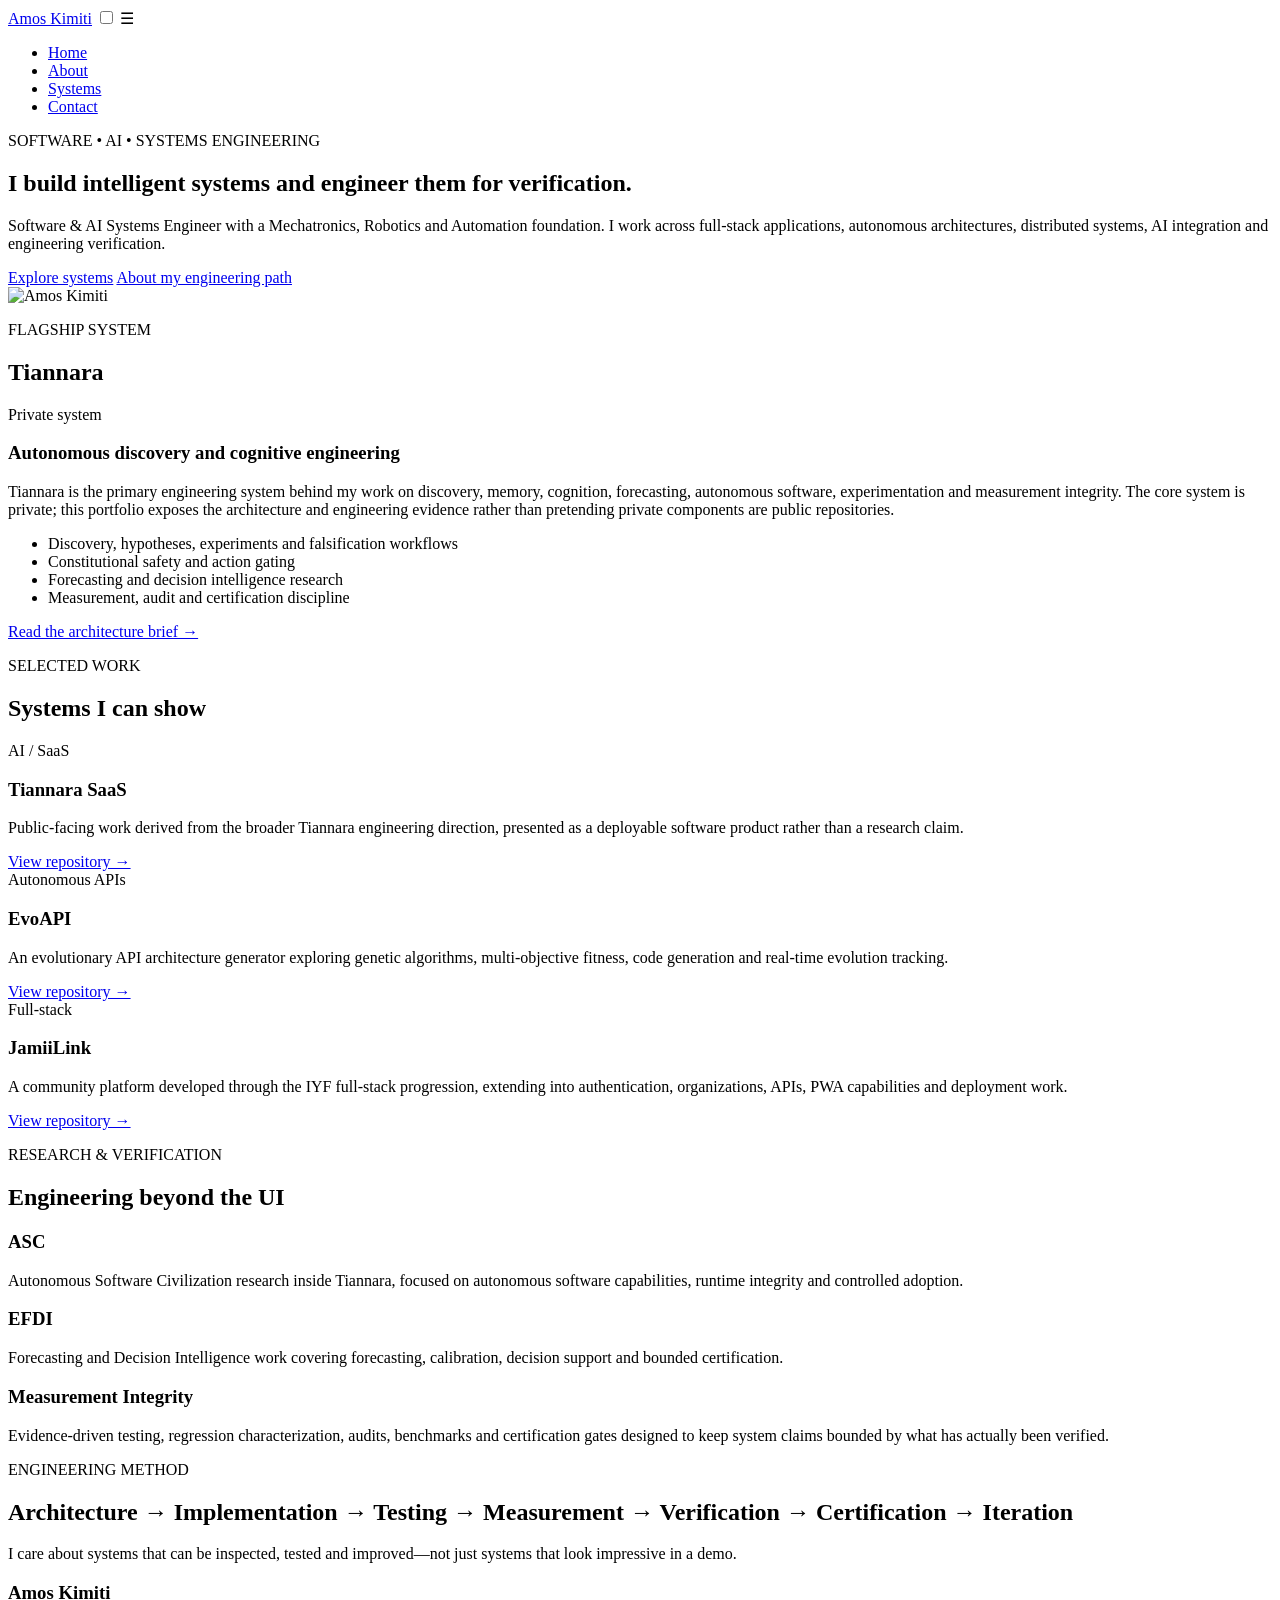
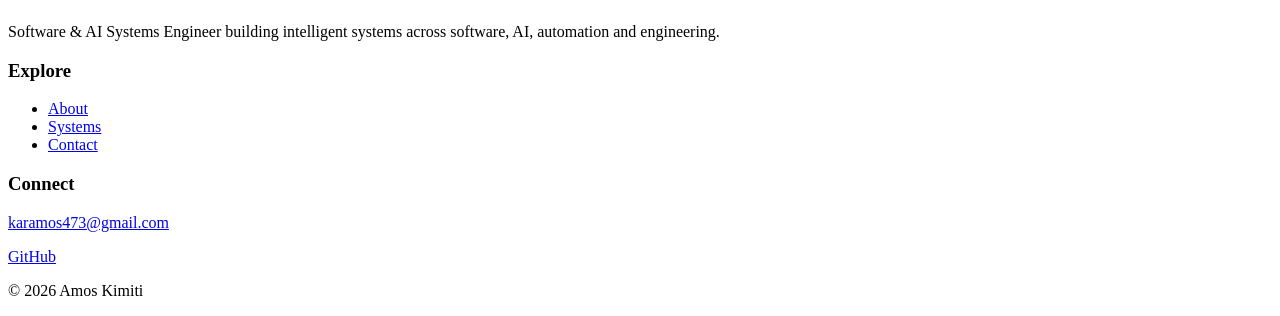
==== index.html @ fa4de62a "Rebuild portfolio homepage around current engineering work" ====
<!DOCTYPE html>
<html lang="en">
<head>
  <meta charset="UTF-8">
  <meta name="viewport" content="width=device-width, initial-scale=1.0">
  <meta name="description" content="Amos Kimiti — Software & AI Systems Engineer building intelligent, measurable and verifiable systems.">
  <title>Amos Kimiti | Software & AI Systems Engineer</title>
  <link rel="stylesheet" href="styles.css">
</head>
<body class="home-page">
  <header class="site-header">
    <nav class="container nav" aria-label="Primary navigation">
      <a href="index.html" class="logo">Amos Kimiti</a>
      <input type="checkbox" id="menu-checkbox" class="menu-checkbox">
      <label for="menu-checkbox" class="menu-toggle" aria-label="Toggle navigation">☰</label>
      <ul class="nav-links">
        <li><a href="index.html" aria-current="page">Home</a></li>
        <li><a href="about.html">About</a></li>
        <li><a href="projects.html">Systems</a></li>
        <li><a href="contact.html">Contact</a></li>
      </ul>
    </nav>
  </header>

  <main>
    <section class="hero container" aria-labelledby="hero-title">
      <div class="hero-text">
        <p class="eyebrow">SOFTWARE • AI • SYSTEMS ENGINEERING</p>
        <h1 id="hero-title">I build intelligent systems and engineer them for verification.</h1>
        <p class="lead">Software & AI Systems Engineer with a Mechatronics, Robotics and Automation foundation. I work across full-stack applications, autonomous architectures, distributed systems, AI integration and engineering verification.</p>
        <div class="actions">
          <a href="projects.html" class="btn">Explore systems</a>
          <a href="about.html" class="btn btn-secondary">About my engineering path</a>
        </div>
      </div>
      <div class="hero-image">
        <img src="images/imageAmos.jpg" alt="Amos Kimiti" width="320" height="320">
      </div>
    </section>

    <section class="container section" aria-labelledby="flagship-title">
      <div class="section-heading">
        <p class="eyebrow">FLAGSHIP SYSTEM</p>
        <h2 id="flagship-title">Tiannara</h2>
      </div>
      <article class="feature-card">
        <div>
          <span class="status">Private system</span>
          <h3>Autonomous discovery and cognitive engineering</h3>
          <p>Tiannara is the primary engineering system behind my work on discovery, memory, cognition, forecasting, autonomous software, experimentation and measurement integrity. The core system is private; this portfolio exposes the architecture and engineering evidence rather than pretending private components are public repositories.</p>
          <ul class="feature-list">
            <li>Discovery, hypotheses, experiments and falsification workflows</li>
            <li>Constitutional safety and action gating</li>
            <li>Forecasting and decision intelligence research</li>
            <li>Measurement, audit and certification discipline</li>
          </ul>
          <a href="TIANNARA_ARCHITECTURE_EXPLANATION.md" class="text-link">Read the architecture brief →</a>
        </div>
      </article>
    </section>

    <section class="container section" aria-labelledby="work-title">
      <div class="section-heading">
        <p class="eyebrow">SELECTED WORK</p>
        <h2 id="work-title">Systems I can show</h2>
      </div>
      <div class="projects-grid">
        <article class="card">
          <span class="tag">AI / SaaS</span>
          <h3>Tiannara SaaS</h3>
          <p>Public-facing work derived from the broader Tiannara engineering direction, presented as a deployable software product rather than a research claim.</p>
          <a href="https://github.com/Kimiti4/Tiannara-SaaS" target="_blank" rel="noopener noreferrer" class="text-link">View repository →</a>
        </article>
        <article class="card">
          <span class="tag">Autonomous APIs</span>
          <h3>EvoAPI</h3>
          <p>An evolutionary API architecture generator exploring genetic algorithms, multi-objective fitness, code generation and real-time evolution tracking.</p>
          <a href="https://github.com/Kimiti4/autonomous-API-Gen" target="_blank" rel="noopener noreferrer" class="text-link">View repository →</a>
        </article>
        <article class="card">
          <span class="tag">Full-stack</span>
          <h3>JamiiLink</h3>
          <p>A community platform developed through the IYF full-stack progression, extending into authentication, organizations, APIs, PWA capabilities and deployment work.</p>
          <a href="https://github.com/Kimiti4/iyf-s10-week-12-Kimiti4" target="_blank" rel="noopener noreferrer" class="text-link">View repository →</a>
        </article>
      </div>
    </section>

    <section class="container section" aria-labelledby="research-title">
      <div class="section-heading">
        <p class="eyebrow">RESEARCH & VERIFICATION</p>
        <h2 id="research-title">Engineering beyond the UI</h2>
      </div>
      <div class="grid-3">
        <article class="card"><h3>ASC</h3><p>Autonomous Software Civilization research inside Tiannara, focused on autonomous software capabilities, runtime integrity and controlled adoption.</p></article>
        <article class="card"><h3>EFDI</h3><p>Forecasting and Decision Intelligence work covering forecasting, calibration, decision support and bounded certification.</p></article>
        <article class="card"><h3>Measurement Integrity</h3><p>Evidence-driven testing, regression characterization, audits, benchmarks and certification gates designed to keep system claims bounded by what has actually been verified.</p></article>
      </div>
    </section>

    <section class="container section callout" aria-labelledby="method-title">
      <p class="eyebrow">ENGINEERING METHOD</p>
      <h2 id="method-title">Architecture → Implementation → Testing → Measurement → Verification → Certification → Iteration</h2>
      <p>I care about systems that can be inspected, tested and improved—not just systems that look impressive in a demo.</p>
    </section>
  </main>

  <footer class="site-footer">
    <div class="container footer-grid">
      <div><h3>Amos Kimiti</h3><p>Software & AI Systems Engineer building intelligent systems across software, AI, automation and engineering.</p></div>
      <div><h3>Explore</h3><ul><li><a href="about.html">About</a></li><li><a href="projects.html">Systems</a></li><li><a href="contact.html">Contact</a></li></ul></div>
      <div><h3>Connect</h3><p><a href="mailto:karamos473@gmail.com">karamos473@gmail.com</a></p><p><a href="https://github.com/Kimiti4" target="_blank" rel="noopener noreferrer">GitHub</a></p></div>
    </div>
    <p class="footer-bottom">© 2026 Amos Kimiti</p>
  </footer>
</body>
</html>
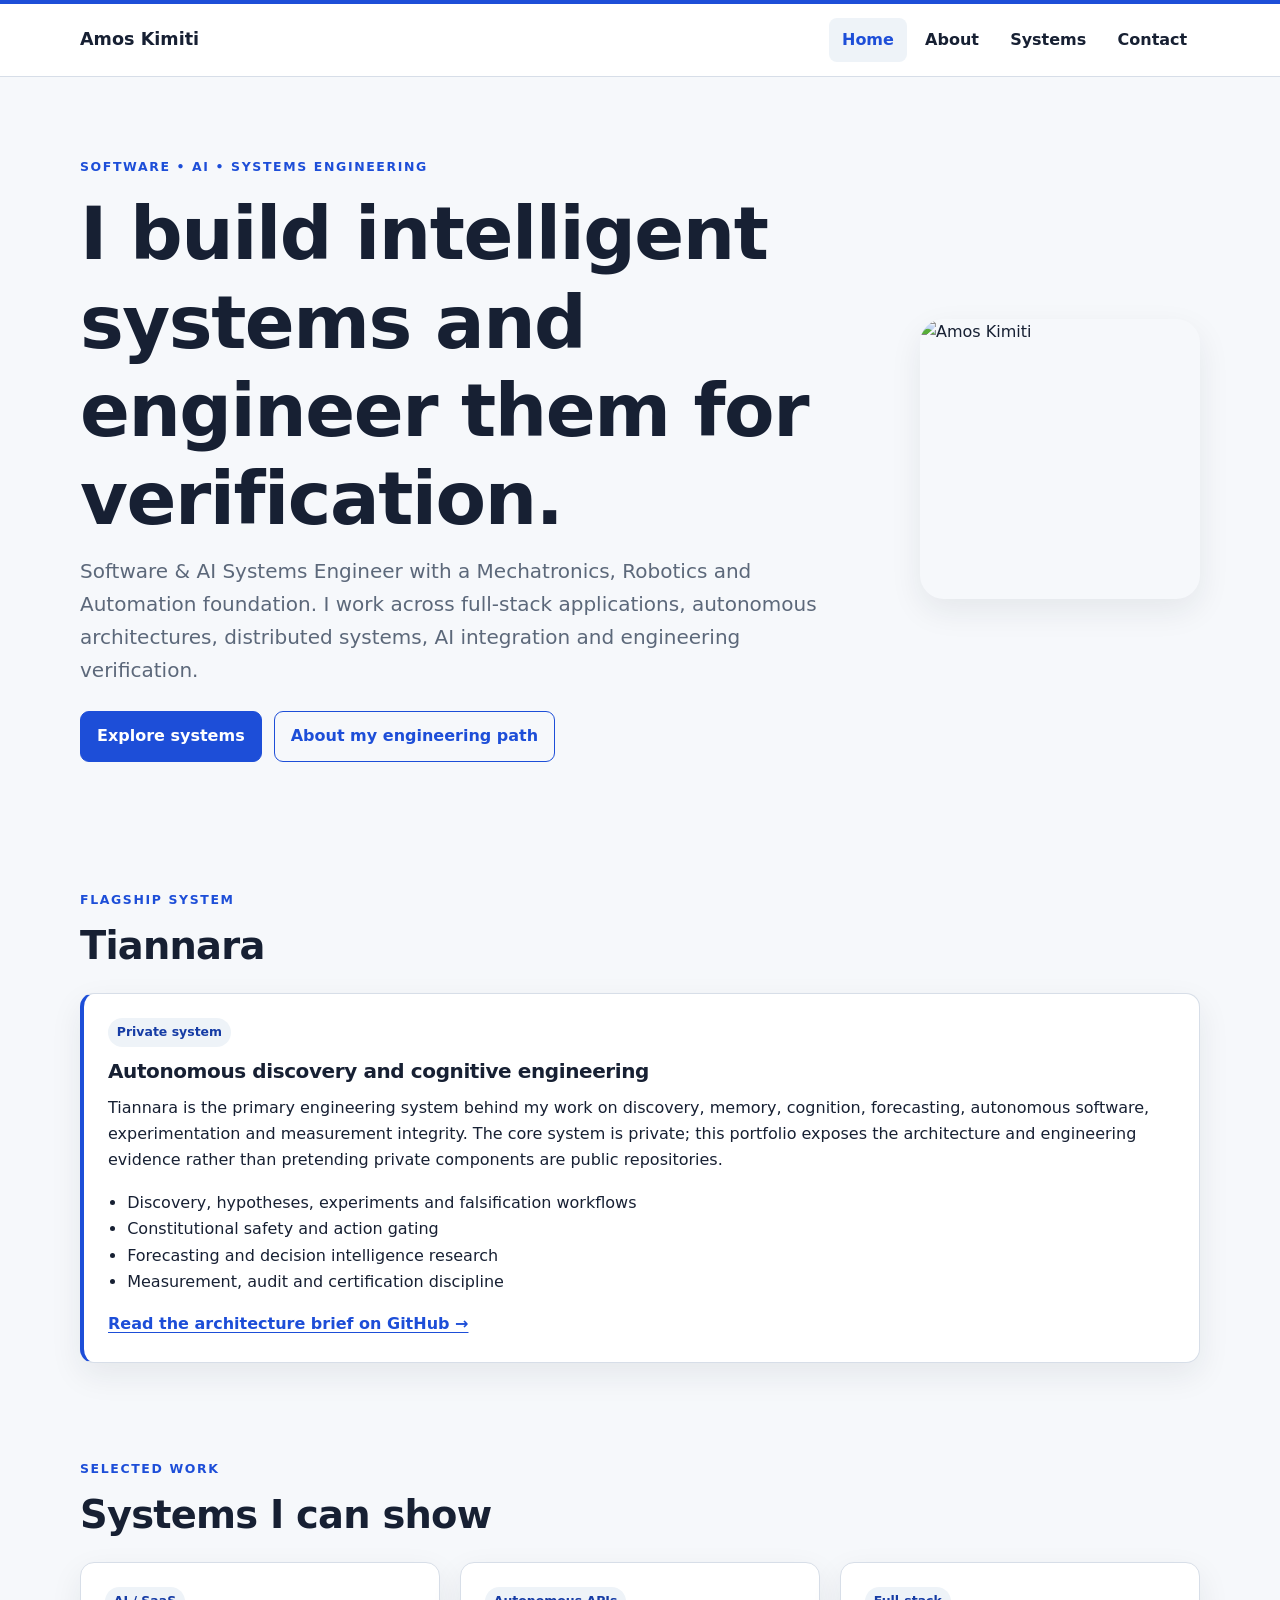
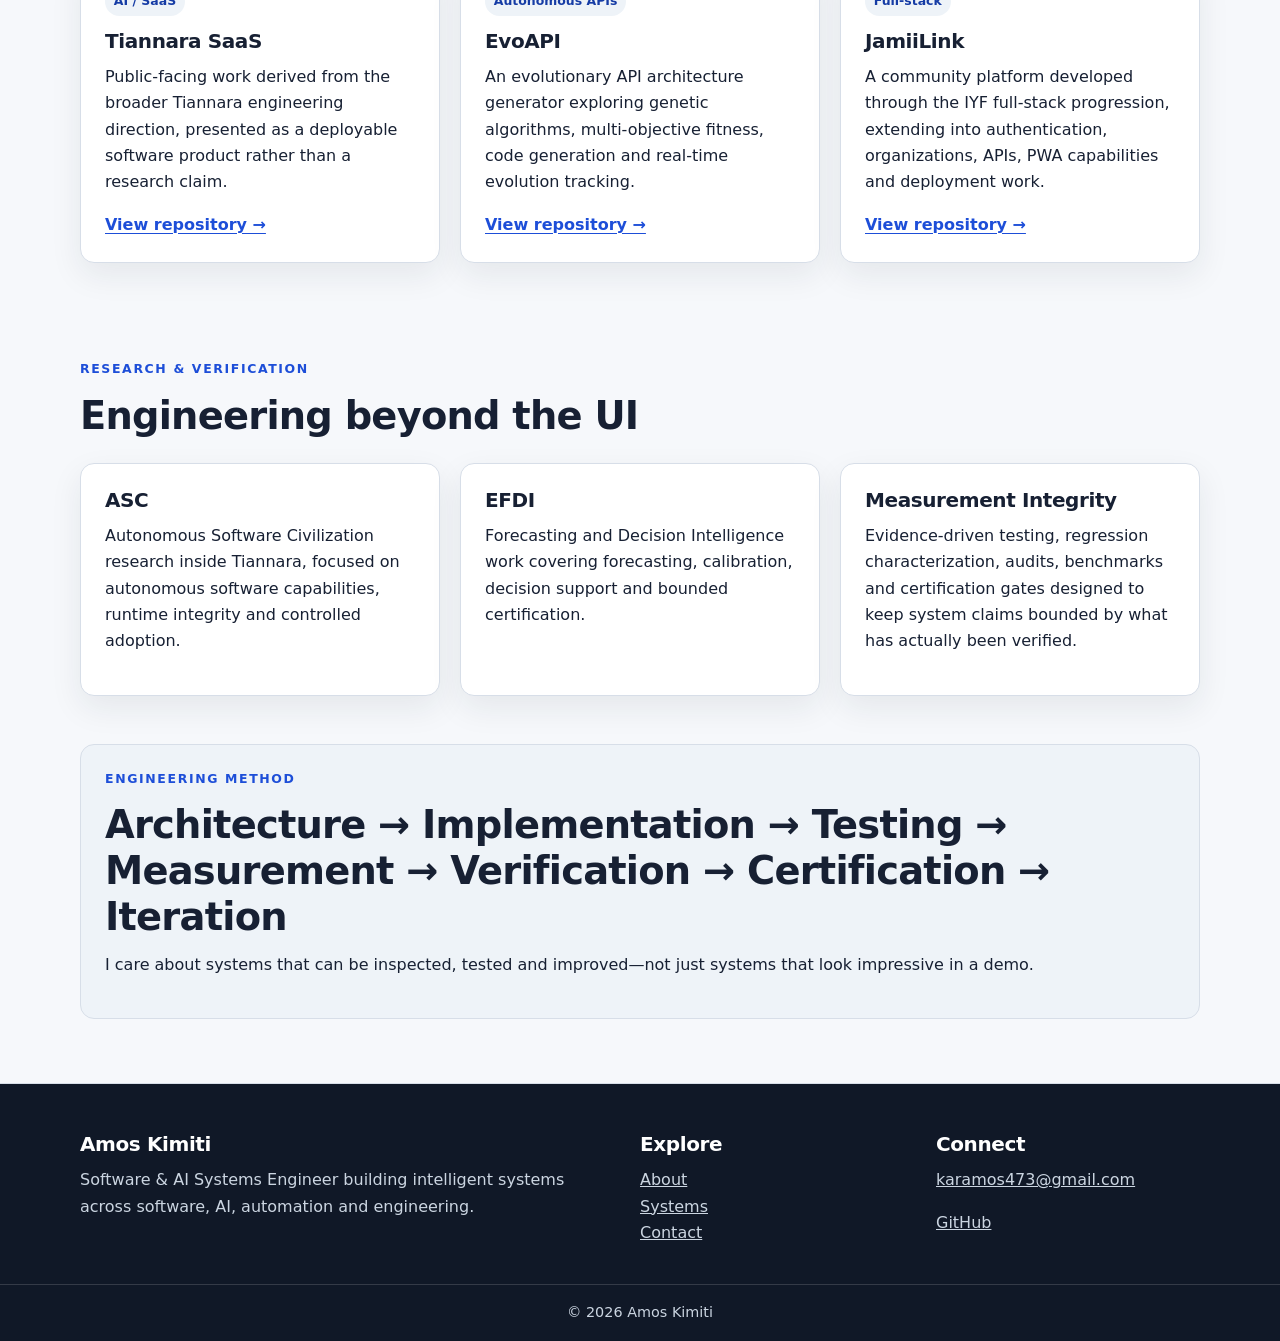
==== commit 89654751: "fix: route Tiannara architecture brief to GitHub" ====
--- a/index.html
+++ b/index.html
@@ -54,7 +54,7 @@
             <li>Forecasting and decision intelligence research</li>
             <li>Measurement, audit and certification discipline</li>
           </ul>
-          <a href="TIANNARA_ARCHITECTURE_EXPLANATION.md" class="text-link">Read the architecture brief →</a>
+          <a href="https://github.com/Kimiti4/Portfolio/blob/main/TIANNARA_ARCHITECTURE_EXPLANATION.md" target="_blank" rel="noopener noreferrer" class="text-link">Read the architecture brief on GitHub →</a>
         </div>
       </article>
     </section>
--- a/styles.css
+++ b/styles.css
@@ -0,0 +1,124 @@
+:root {
+  --bg: #f6f8fb;
+  --surface: #ffffff;
+  --surface-alt: #eef3f8;
+  --text: #172033;
+  --muted: #5c687a;
+  --primary: #1d4ed8;
+  --primary-dark: #163ca5;
+  --accent: #0f766e;
+  --border: #d7dee8;
+  --shadow: 0 12px 32px rgba(23, 32, 51, 0.08);
+  --radius: 14px;
+  --max-width: 1120px;
+}
+
+*, *::before, *::after { box-sizing: border-box; }
+html { scroll-behavior: smooth; }
+body { margin: 0; font-family: Inter, ui-sans-serif, system-ui, -apple-system, BlinkMacSystemFont, "Segoe UI", sans-serif; color: var(--text); background: var(--bg); line-height: 1.65; }
+body::before { content: ""; display: block; height: 4px; background: var(--primary); }
+img { max-width: 100%; height: auto; display: block; }
+a { color: var(--primary); }
+a:hover { color: var(--primary-dark); }
+a:focus-visible, button:focus-visible, input:focus-visible, textarea:focus-visible, select:focus-visible { outline: 3px solid rgba(29, 78, 216, 0.3); outline-offset: 3px; }
+h1, h2, h3 { margin: 0 0 0.7rem; line-height: 1.2; letter-spacing: -0.02em; }
+h1 { font-size: clamp(2.4rem, 6vw, 4.6rem); }
+h2 { font-size: clamp(1.8rem, 3vw, 2.6rem); }
+h3 { font-size: 1.25rem; }
+p { margin: 0 0 1rem; }
+ul { padding-left: 1.2rem; }
+
+.container { width: min(var(--max-width), calc(100% - 2rem)); margin-inline: auto; }
+.site-header { background: rgba(255,255,255,0.96); border-bottom: 1px solid var(--border); position: sticky; top: 0; z-index: 20; }
+.nav { min-height: 72px; display: flex; align-items: center; justify-content: space-between; gap: 1rem; }
+.logo { color: var(--text); font-weight: 800; font-size: 1.1rem; text-decoration: none; }
+.nav-links { list-style: none; display: flex; align-items: center; gap: 0.35rem; margin: 0; padding: 0; }
+.nav-links a { display: block; color: var(--text); text-decoration: none; padding: 0.55rem 0.8rem; border-radius: 8px; font-weight: 600; }
+.nav-links a:hover, .nav-links a[aria-current="page"] { background: var(--surface-alt); color: var(--primary); }
+.menu-checkbox { position: absolute; opacity: 0; pointer-events: none; }
+.menu-toggle { display: none; cursor: pointer; font-size: 1.5rem; padding: 0.3rem 0.5rem; }
+
+.hero { min-height: 560px; display: grid; grid-template-columns: minmax(0, 1.4fr) minmax(220px, 0.6fr); align-items: center; gap: 4rem; padding-block: 5rem; }
+.hero-text { max-width: 760px; }
+.hero-image { justify-self: end; }
+.hero-image img { width: 280px; aspect-ratio: 1; object-fit: cover; border-radius: 24px; box-shadow: var(--shadow); }
+.page-hero { padding-block: 5rem 3rem; max-width: 900px; }
+.eyebrow { color: var(--primary); font-size: 0.78rem; font-weight: 800; letter-spacing: 0.13em; text-transform: uppercase; margin-bottom: 0.8rem; }
+.lead { color: var(--muted); font-size: clamp(1.05rem, 2vw, 1.25rem); max-width: 760px; }
+.actions { display: flex; flex-wrap: wrap; gap: 0.75rem; margin-top: 1.5rem; }
+
+.section { padding-block: 3rem; }
+.section-heading { margin-bottom: 1.5rem; }
+.projects-grid, .grid-3 { display: grid; grid-template-columns: repeat(3, minmax(0, 1fr)); gap: 1.25rem; }
+.two-column, .contact-layout { display: grid; grid-template-columns: repeat(2, minmax(0, 1fr)); gap: 1.25rem; }
+.card, .feature-card, .callout { background: var(--surface); border: 1px solid var(--border); border-radius: var(--radius); box-shadow: var(--shadow); padding: 1.5rem; }
+.card { height: 100%; }
+.card:hover { transform: translateY(-2px); }
+.project-card { display: flex; flex-direction: column; }
+.project-card .text-link { margin-top: auto; padding-top: 1rem; }
+.feature-card { border-left: 4px solid var(--primary); }
+.callout { background: var(--surface-alt); box-shadow: none; }
+.tag, .status { display: inline-flex; width: fit-content; align-items: center; padding: 0.25rem 0.55rem; border-radius: 999px; background: var(--surface-alt); color: var(--primary-dark); font-size: 0.78rem; font-weight: 700; margin-bottom: 0.8rem; }
+.status.public { color: var(--accent); }
+.muted { color: var(--muted); font-size: 0.92rem; }
+.feature-list { margin-bottom: 1rem; }
+.text-link { font-weight: 700; text-decoration-thickness: 1px; text-underline-offset: 3px; }
+
+.btn { display: inline-flex; align-items: center; justify-content: center; min-height: 46px; padding: 0.7rem 1rem; border: 1px solid var(--primary); border-radius: 9px; background: var(--primary); color: #fff; text-decoration: none; font-weight: 700; cursor: pointer; }
+.btn:hover { background: var(--primary-dark); color: #fff; }
+.btn-secondary { background: transparent; color: var(--primary); }
+.btn-secondary:hover { color: #fff; }
+
+.timeline { display: grid; gap: 1rem; }
+.timeline-item { display: grid; grid-template-columns: 120px 1fr; gap: 1.5rem; padding: 1.25rem 0; border-bottom: 1px solid var(--border); }
+.timeline-item > span { color: var(--primary); font-weight: 800; }
+.contact-list { list-style: none; padding: 0; margin: 1.25rem 0; display: grid; gap: 1rem; }
+.contact-list li { display: grid; gap: 0.2rem; }
+.contact-list a { width: fit-content; }
+
+.site-footer { margin-top: 4rem; padding: 3rem 0 1rem; border-top: 1px solid var(--border); background: #101827; color: #e7edf6; }
+.site-footer h3 { color: #fff; }
+.site-footer a { color: #cbd5e1; }
+.site-footer p { color: #cbd5e1; }
+.footer-grid { display: grid; grid-template-columns: 2fr 1fr 1fr; gap: 2rem; }
+.footer-grid ul { list-style: none; padding: 0; margin: 0; }
+.footer-bottom { text-align: center; margin: 2rem 0 0; padding-top: 1rem; border-top: 1px solid rgba(255,255,255,0.15); font-size: 0.9rem; }
+
+form { background: var(--surface); border: 1px solid var(--border); border-radius: var(--radius); padding: 1.5rem; }
+fieldset { border: 1px solid var(--border); border-radius: 10px; padding: 1rem; margin: 0 0 1rem; }
+legend { font-weight: 800; padding-inline: 0.4rem; }
+.row { display: grid; grid-template-columns: repeat(2, minmax(0, 1fr)); gap: 1rem; margin-bottom: 1rem; }
+label { display: block; font-weight: 700; margin-bottom: 0.35rem; }
+input, textarea, select { width: 100%; padding: 0.75rem; border: 1px solid var(--border); border-radius: 8px; background: #fff; color: var(--text); font: inherit; }
+textarea { min-height: 160px; resize: vertical; }
+.inline { display: flex; align-items: center; gap: 0.5rem; margin-top: 1rem; }
+.inline input { width: auto; }
+.hint { color: var(--muted); font-size: 0.9rem; }
+
+@media (max-width: 800px) {
+  .hero { grid-template-columns: 1fr; gap: 2rem; min-height: auto; padding-block: 3.5rem; }
+  .hero-image { justify-self: start; }
+  .hero-image img { width: 220px; }
+  .projects-grid, .grid-3 { grid-template-columns: repeat(2, minmax(0, 1fr)); }
+  .two-column, .contact-layout { grid-template-columns: 1fr; }
+}
+
+@media (max-width: 640px) {
+  .container { width: min(var(--max-width), calc(100% - 1.25rem)); }
+  .nav { min-height: 64px; }
+  .menu-toggle { display: block; }
+  .nav-links { display: none; position: absolute; top: 64px; left: 0; right: 0; flex-direction: column; align-items: stretch; padding: 0.75rem; background: #fff; border-bottom: 1px solid var(--border); box-shadow: var(--shadow); }
+  .nav-links a { padding: 0.8rem; }
+  .menu-checkbox:checked ~ .nav-links { display: flex; }
+  .page-hero { padding-block: 3.5rem 2rem; }
+  .section { padding-block: 2rem; }
+  .projects-grid, .grid-3, .row, .footer-grid { grid-template-columns: 1fr; }
+  .timeline-item { grid-template-columns: 1fr; gap: 0.35rem; }
+  .actions { flex-direction: column; align-items: stretch; }
+  .btn { width: 100%; }
+}
+
+@media (prefers-reduced-motion: reduce) {
+  html { scroll-behavior: auto; }
+  *, *::before, *::after { transition-duration: 0.01ms !important; animation-duration: 0.01ms !important; }
+}
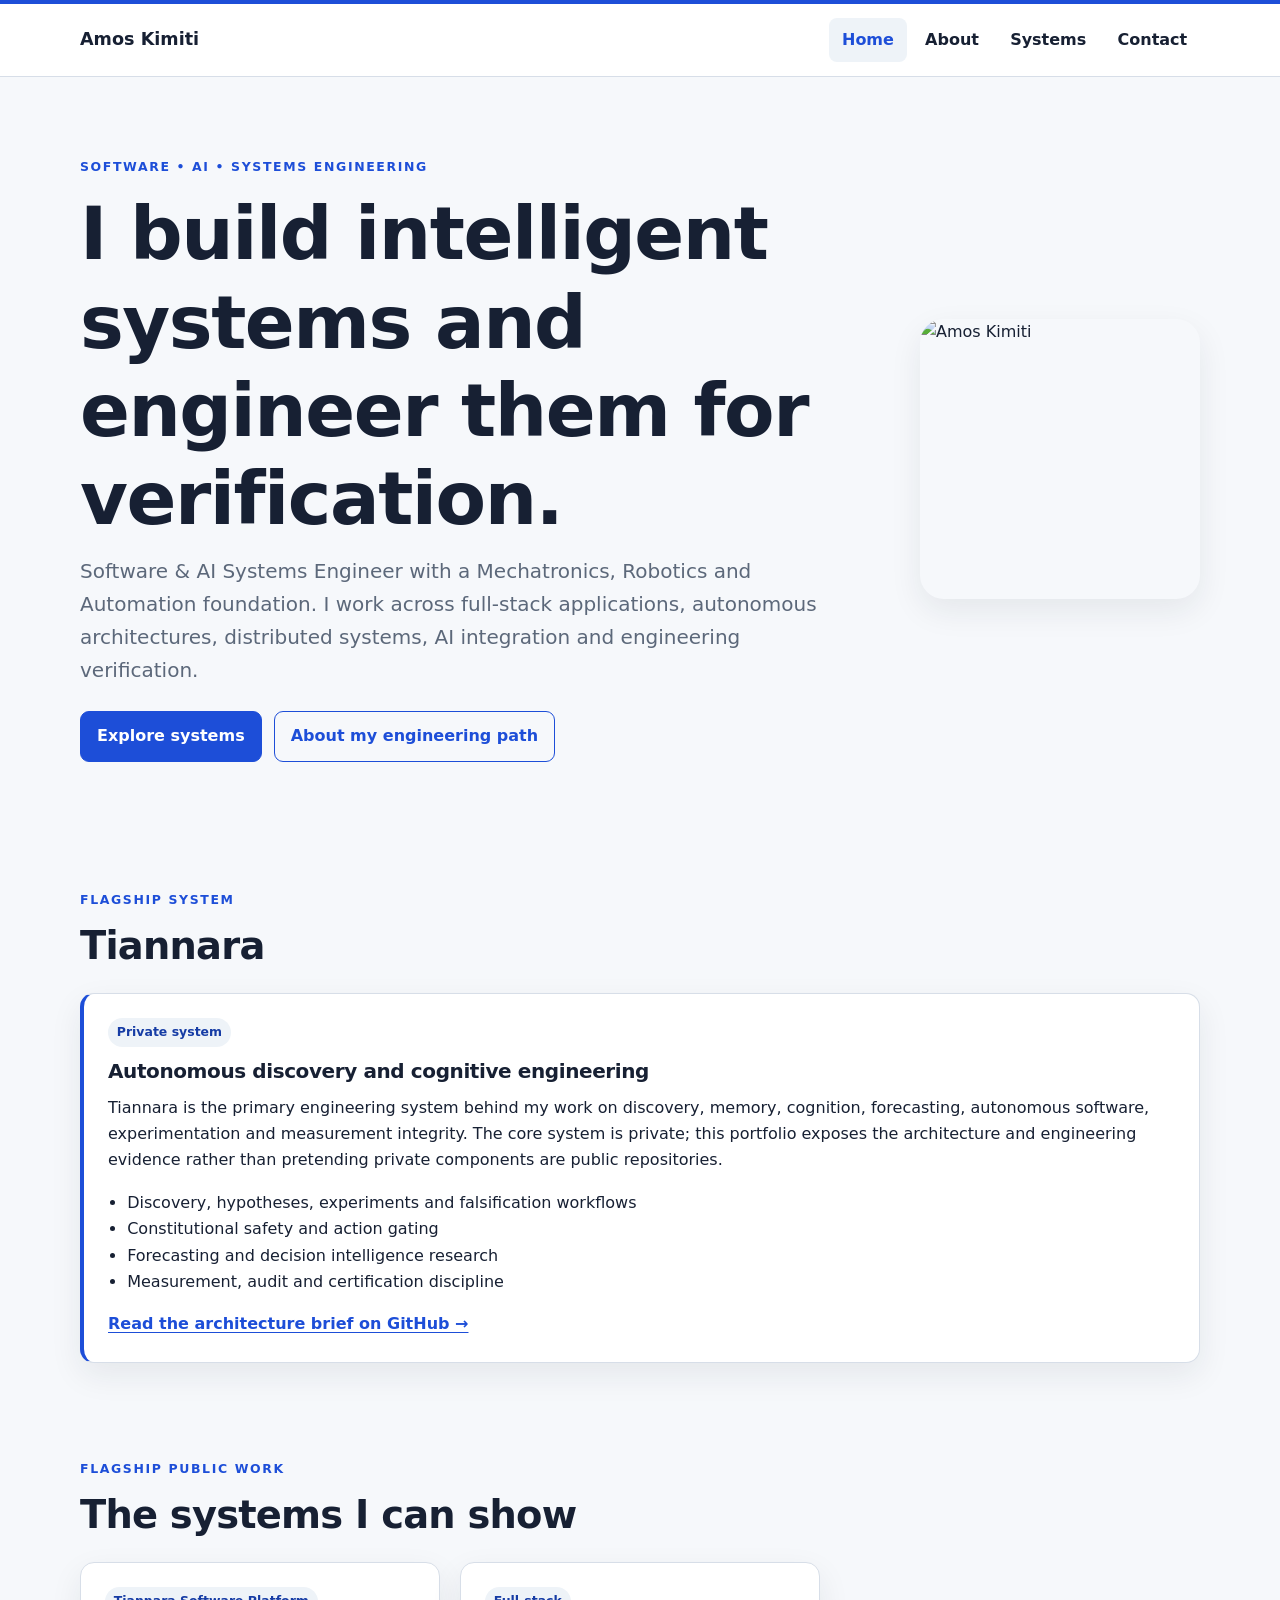
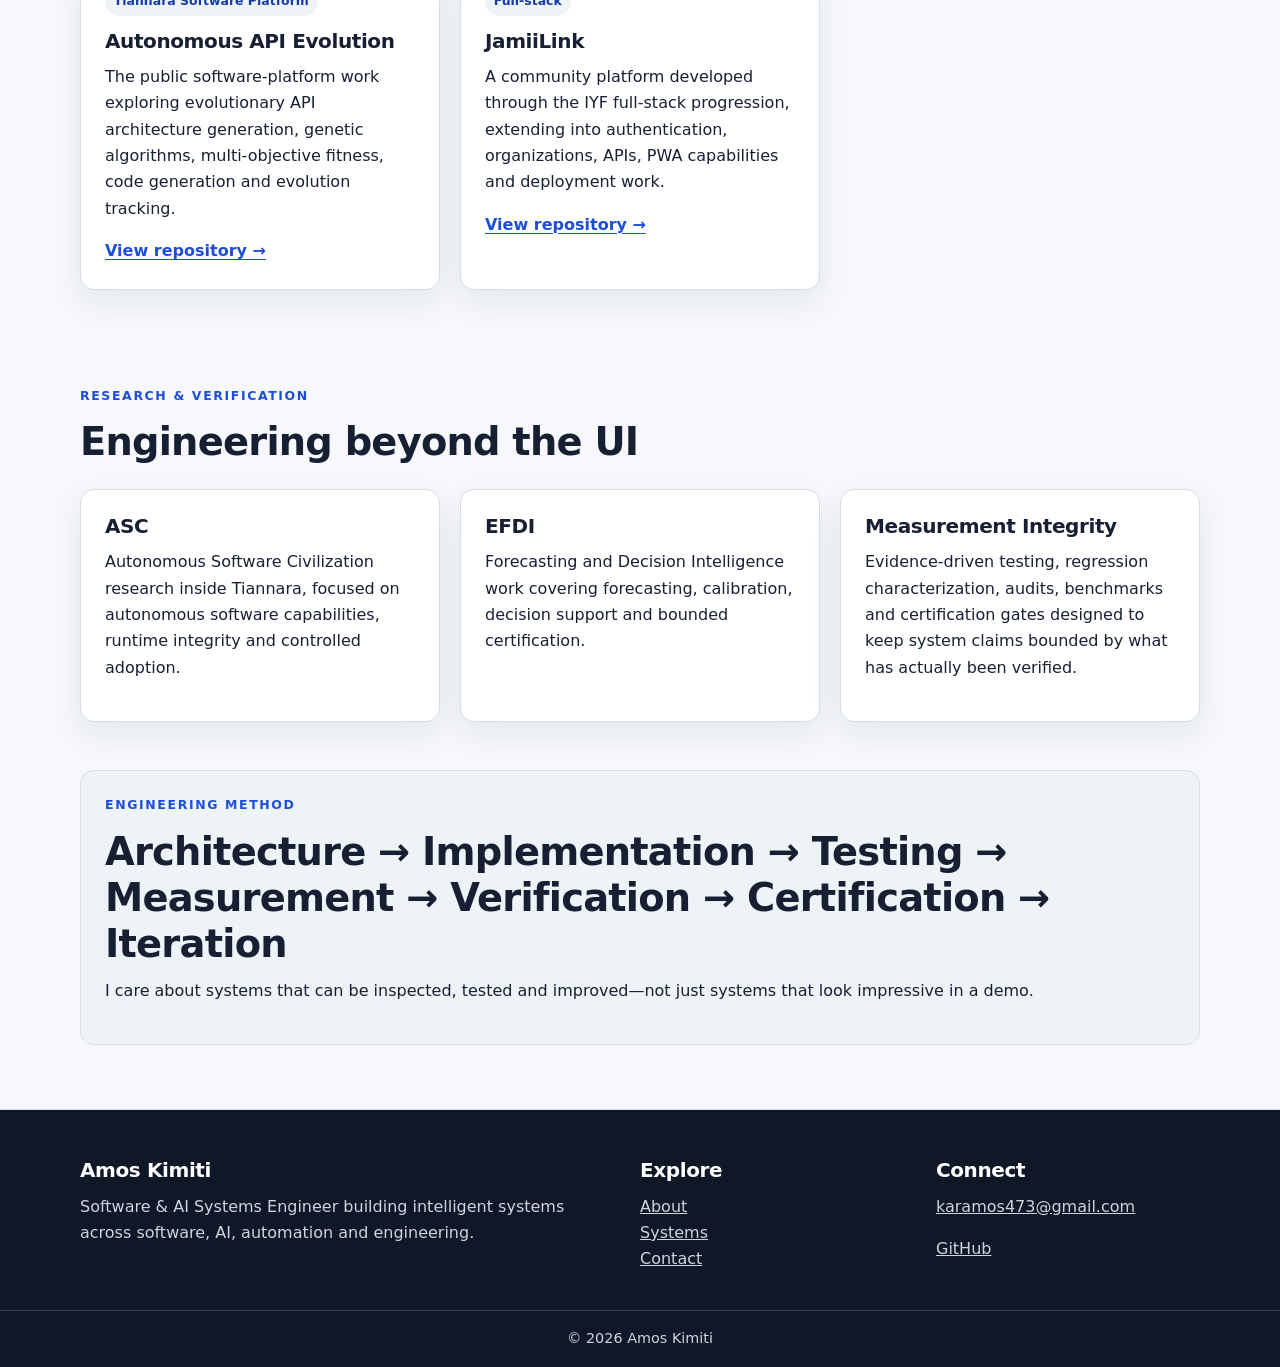
==== commit 5bf57b87: "align: present three flagship projects accurately" ====
--- a/index.html
+++ b/index.html
@@ -61,20 +61,14 @@
 
     <section class="container section" aria-labelledby="work-title">
       <div class="section-heading">
-        <p class="eyebrow">SELECTED WORK</p>
-        <h2 id="work-title">Systems I can show</h2>
+        <p class="eyebrow">FLAGSHIP PUBLIC WORK</p>
+        <h2 id="work-title">The systems I can show</h2>
       </div>
       <div class="projects-grid">
         <article class="card">
-          <span class="tag">AI / SaaS</span>
-          <h3>Tiannara SaaS</h3>
-          <p>Public-facing work derived from the broader Tiannara engineering direction, presented as a deployable software product rather than a research claim.</p>
-          <a href="https://github.com/Kimiti4/Tiannara-SaaS" target="_blank" rel="noopener noreferrer" class="text-link">View repository →</a>
-        </article>
-        <article class="card">
-          <span class="tag">Autonomous APIs</span>
-          <h3>EvoAPI</h3>
-          <p>An evolutionary API architecture generator exploring genetic algorithms, multi-objective fitness, code generation and real-time evolution tracking.</p>
+          <span class="tag">Tiannara Software Platform</span>
+          <h3>Autonomous API Evolution</h3>
+          <p>The public software-platform work exploring evolutionary API architecture generation, genetic algorithms, multi-objective fitness, code generation and evolution tracking.</p>
           <a href="https://github.com/Kimiti4/autonomous-API-Gen" target="_blank" rel="noopener noreferrer" class="text-link">View repository →</a>
         </article>
         <article class="card">
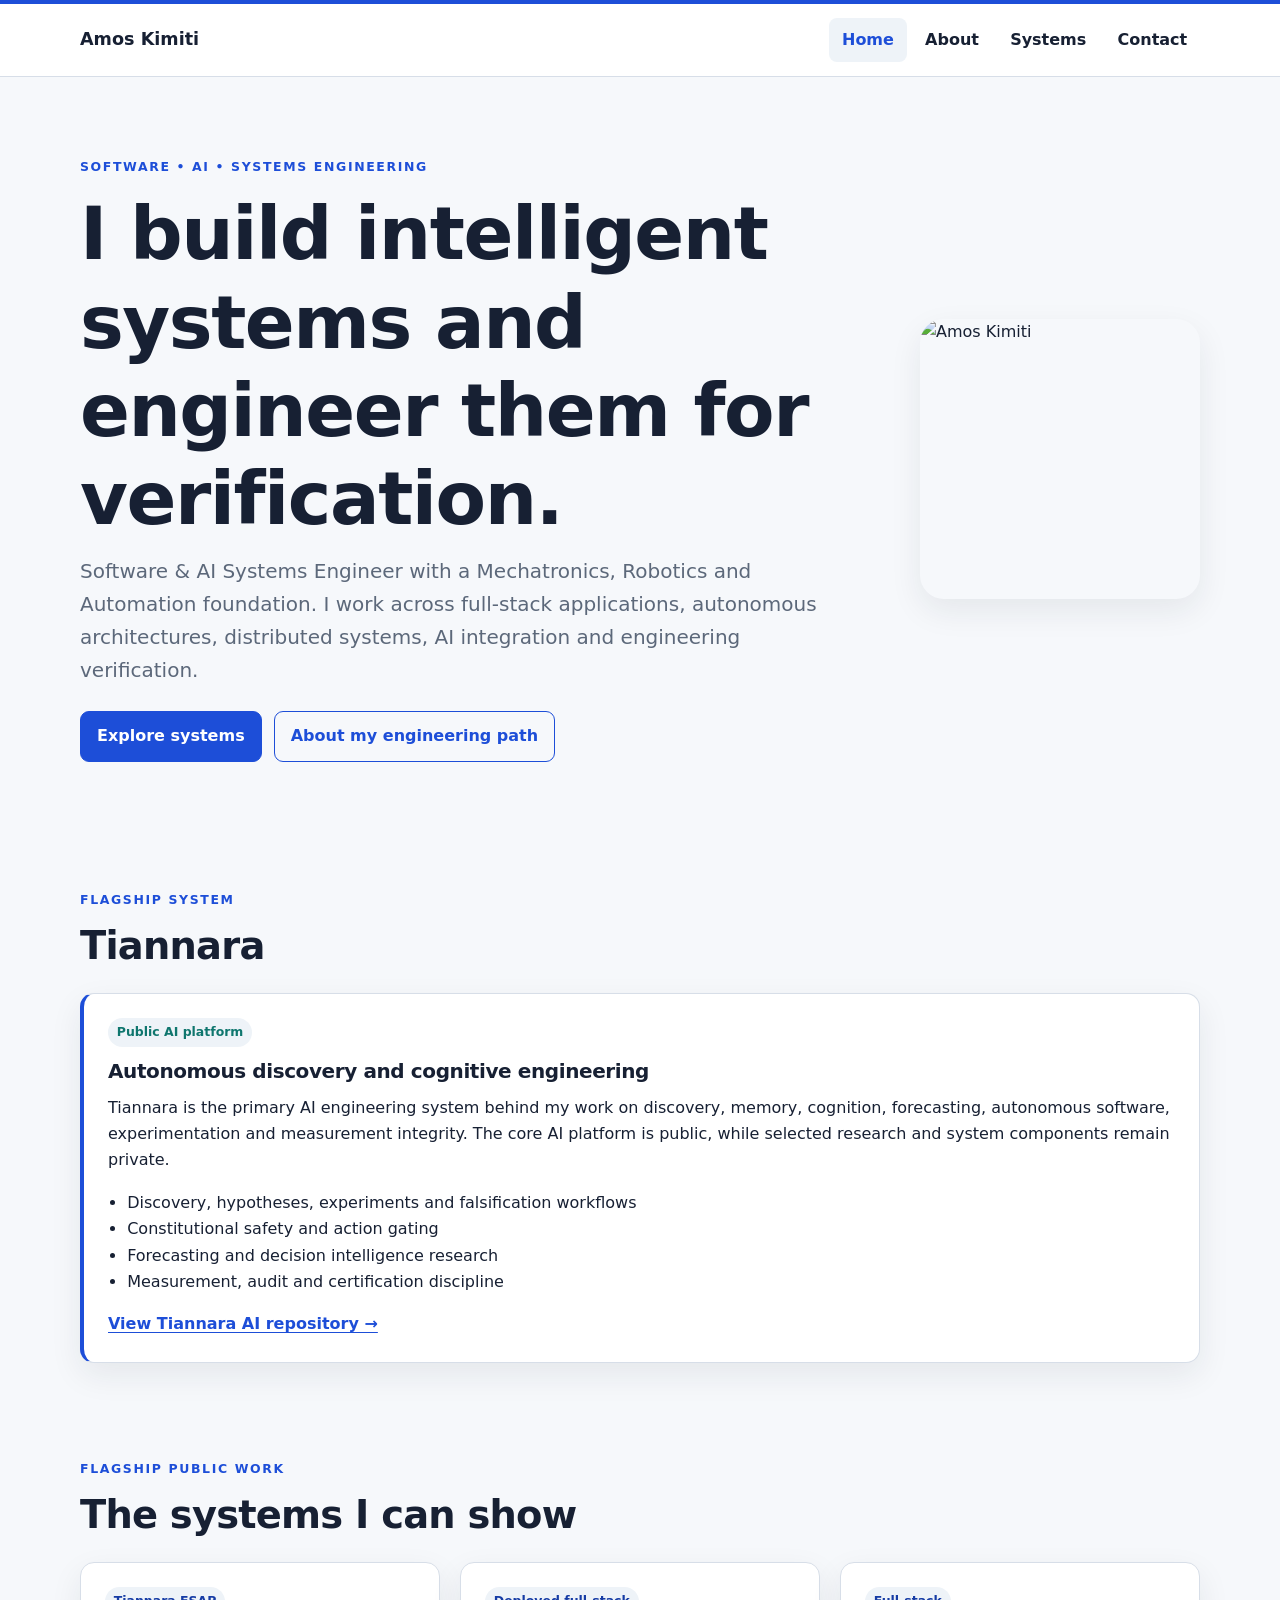
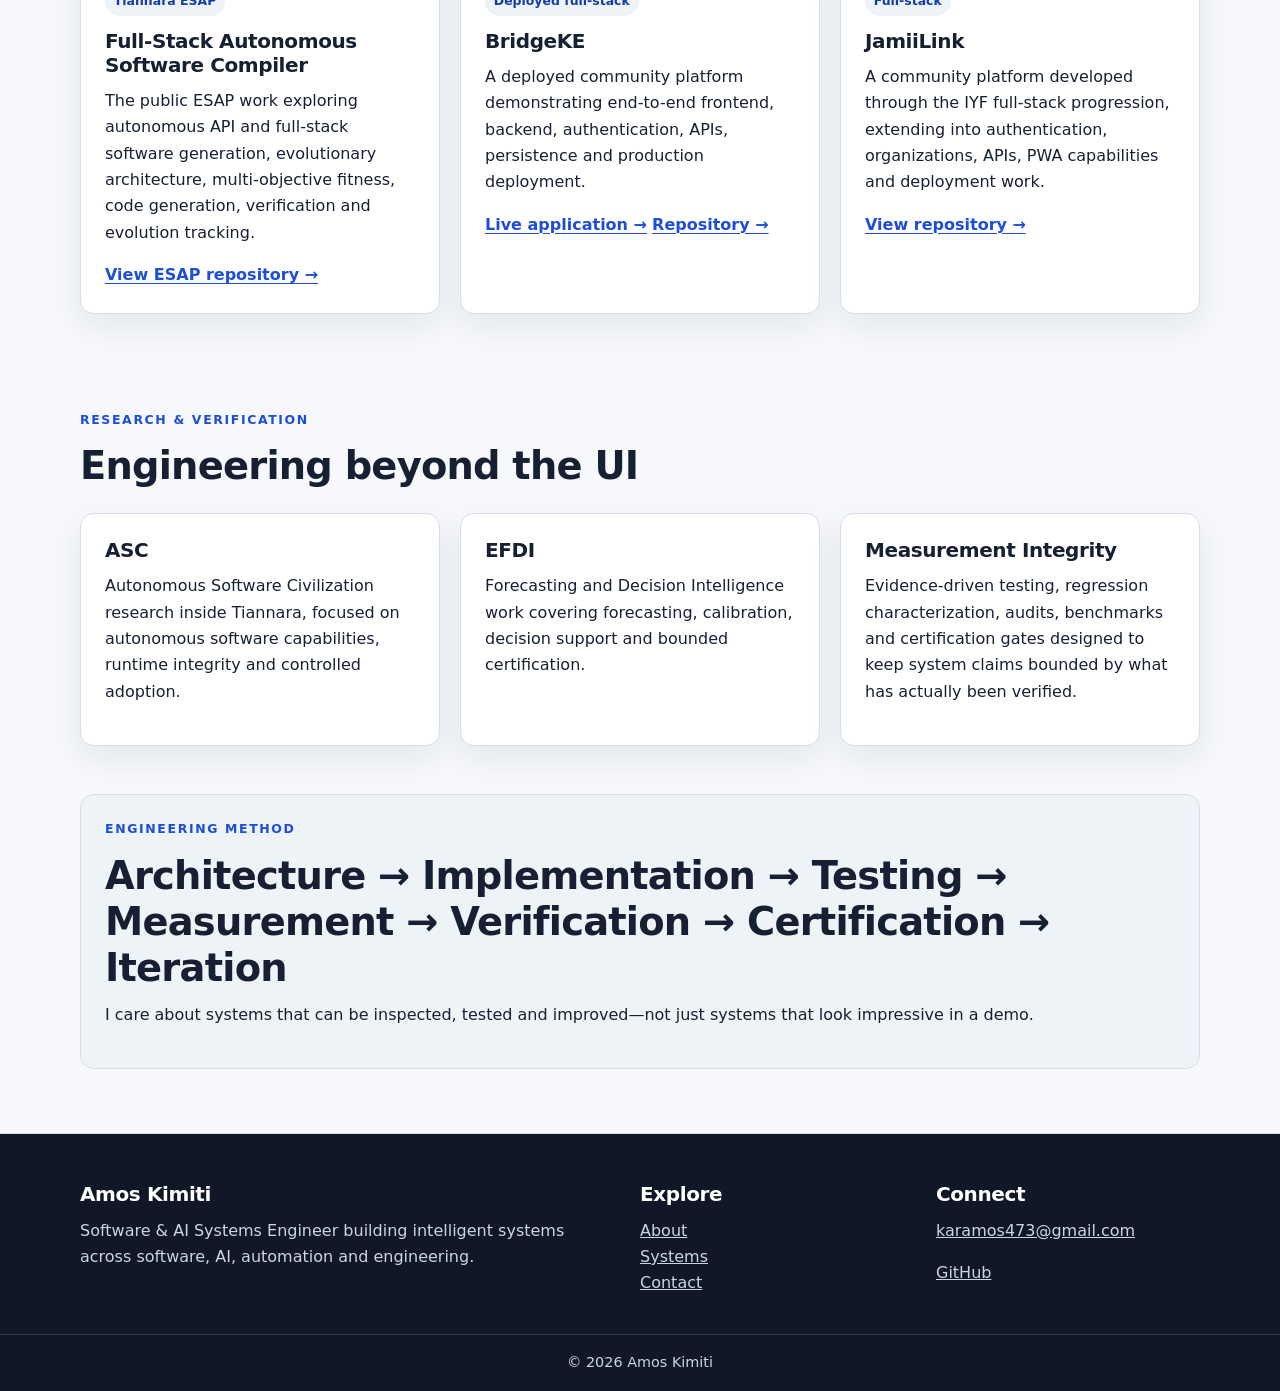
==== commit 17cbc4b6: "Update portfolio with Tiannara AI, ESAP, and BridgeKE" ====
--- a/index.html
+++ b/index.html
@@ -45,16 +45,16 @@
       </div>
       <article class="feature-card">
         <div>
-          <span class="status">Private system</span>
+          <span class="status public">Public AI platform</span>
           <h3>Autonomous discovery and cognitive engineering</h3>
-          <p>Tiannara is the primary engineering system behind my work on discovery, memory, cognition, forecasting, autonomous software, experimentation and measurement integrity. The core system is private; this portfolio exposes the architecture and engineering evidence rather than pretending private components are public repositories.</p>
+          <p>Tiannara is the primary AI engineering system behind my work on discovery, memory, cognition, forecasting, autonomous software, experimentation and measurement integrity. The core AI platform is public, while selected research and system components remain private.</p>
           <ul class="feature-list">
             <li>Discovery, hypotheses, experiments and falsification workflows</li>
             <li>Constitutional safety and action gating</li>
             <li>Forecasting and decision intelligence research</li>
             <li>Measurement, audit and certification discipline</li>
           </ul>
-          <a href="https://github.com/Kimiti4/Portfolio/blob/main/TIANNARA_ARCHITECTURE_EXPLANATION.md" target="_blank" rel="noopener noreferrer" class="text-link">Read the architecture brief on GitHub →</a>
+          <a href="https://github.com/Kimiti4/Tiannara" target="_blank" rel="noopener noreferrer" class="text-link">View Tiannara AI repository →</a>
         </div>
       </article>
     </section>
@@ -66,10 +66,16 @@
       </div>
       <div class="projects-grid">
         <article class="card">
-          <span class="tag">Tiannara Software Platform</span>
-          <h3>Autonomous API Evolution</h3>
-          <p>The public software-platform work exploring evolutionary API architecture generation, genetic algorithms, multi-objective fitness, code generation and evolution tracking.</p>
-          <a href="https://github.com/Kimiti4/autonomous-API-Gen" target="_blank" rel="noopener noreferrer" class="text-link">View repository →</a>
+          <span class="tag">Tiannara ESAP</span>
+          <h3>Full-Stack Autonomous Software Compiler</h3>
+          <p>The public ESAP work exploring autonomous API and full-stack software generation, evolutionary architecture, multi-objective fitness, code generation, verification and evolution tracking.</p>
+          <a href="https://github.com/Kimiti4/autonomous-API-Gen" target="_blank" rel="noopener noreferrer" class="text-link">View ESAP repository →</a>
+        </article>
+        <article class="card">
+          <span class="tag">Deployed full-stack</span>
+          <h3>BridgeKE</h3>
+          <p>A deployed community platform demonstrating end-to-end frontend, backend, authentication, APIs, persistence and production deployment.</p>
+          <div class="card-links"><a href="https://iyf-s10-week-12-mshi-dev15.vercel.app/" target="_blank" rel="noopener noreferrer" class="text-link">Live application →</a> <a href="https://github.com/Kimiti4/iyf-s10-week-12-Kimiti4" target="_blank" rel="noopener noreferrer" class="text-link">Repository →</a></div>
         </article>
         <article class="card">
           <span class="tag">Full-stack</span>
